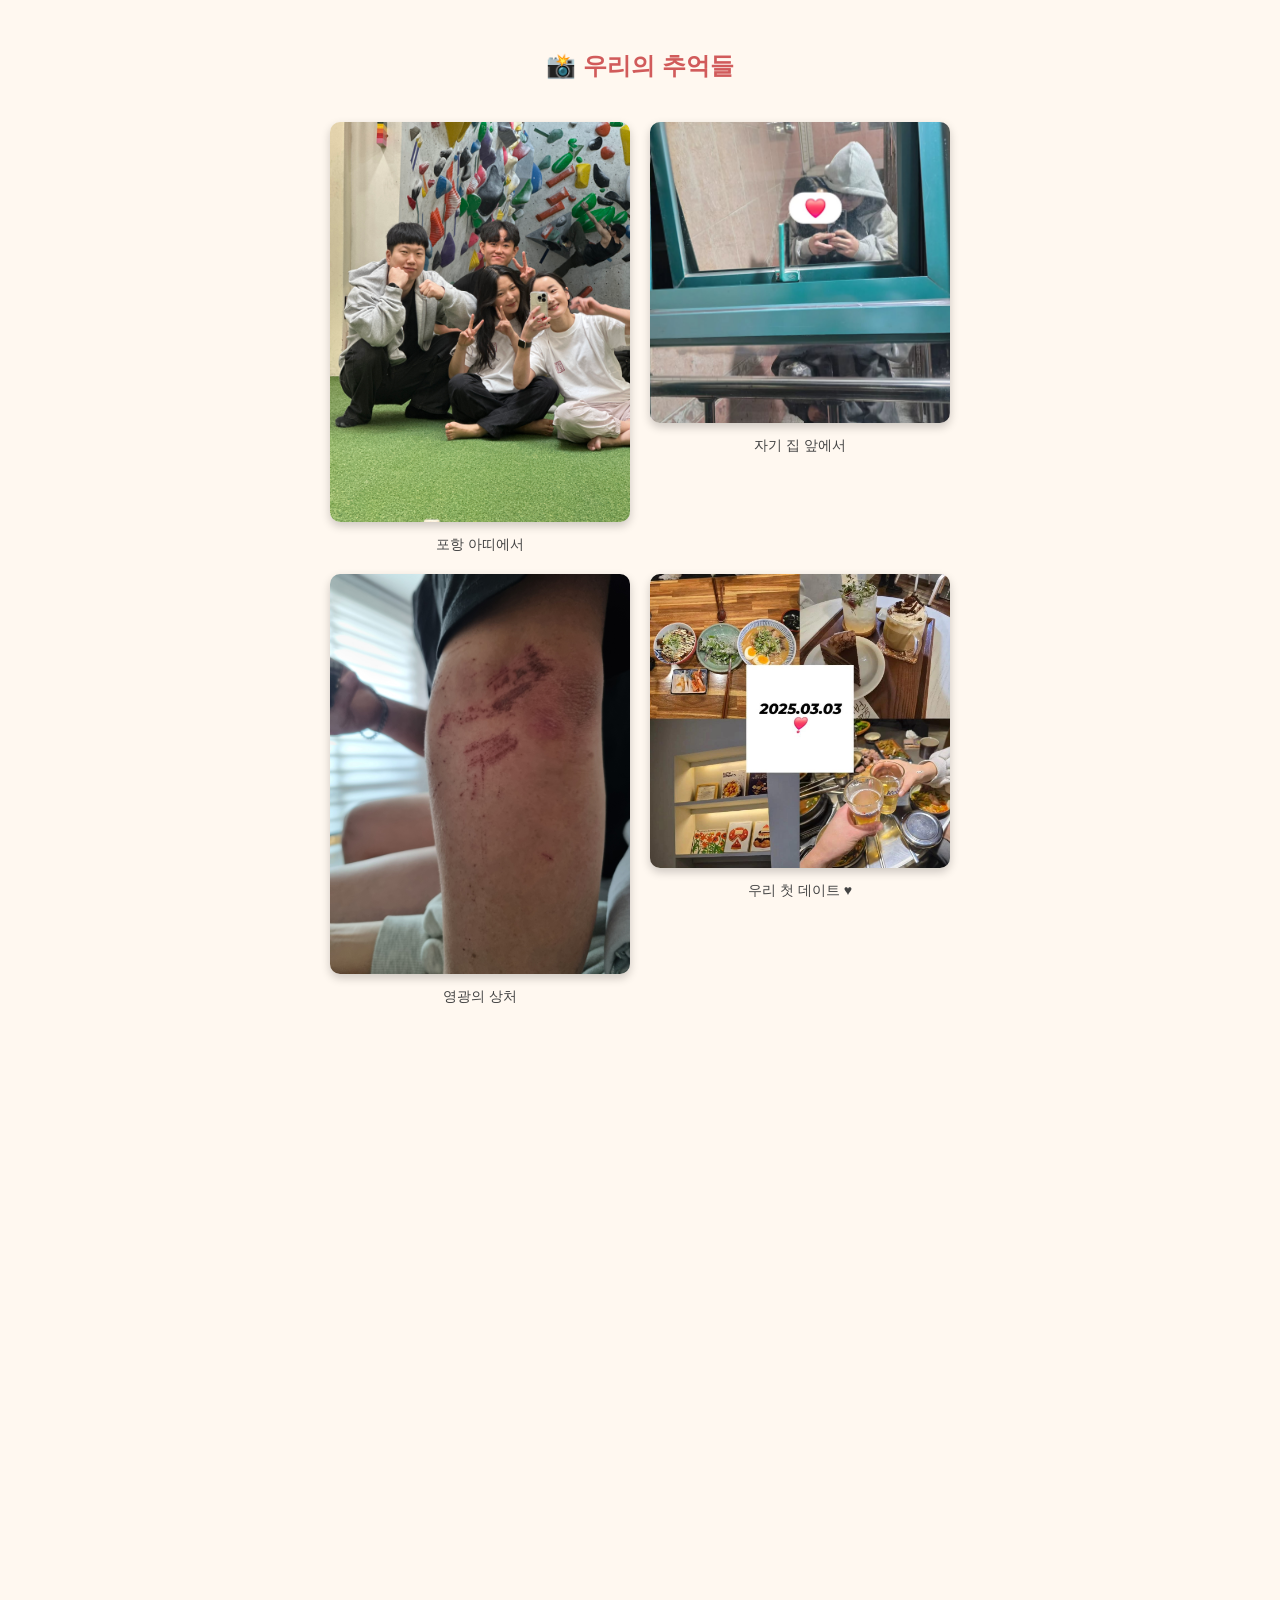
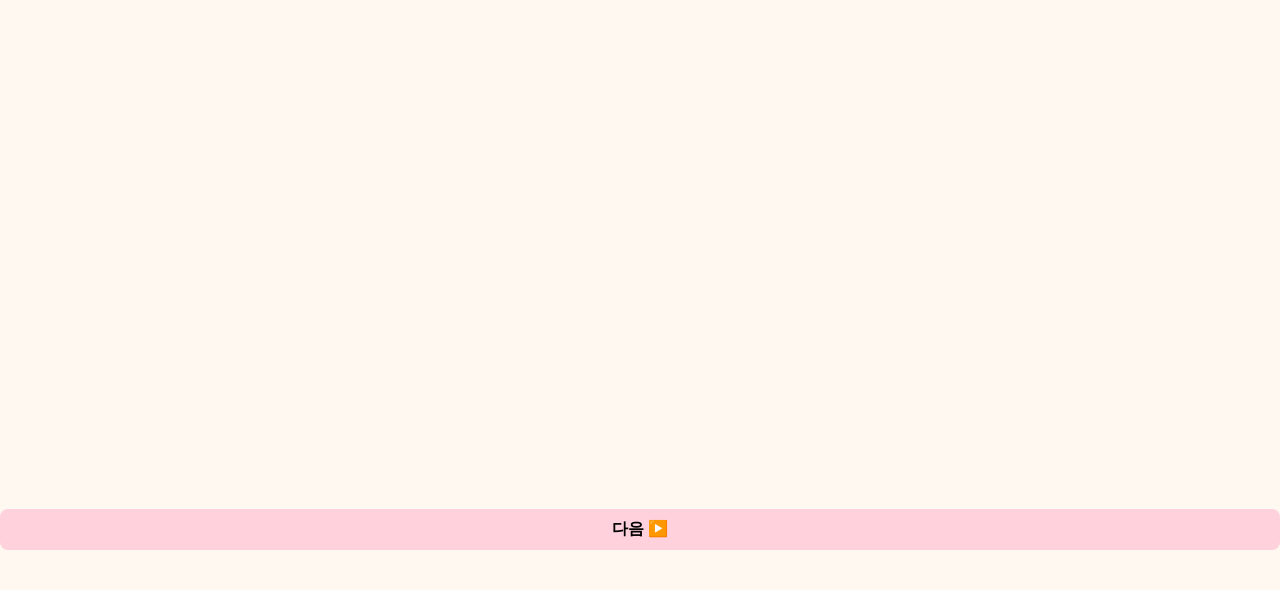
==== gallery.html @ dd68b6d2 "commot" ====
<!DOCTYPE html>
<html lang="ko">
  <head>
    <meta charset="UTF-8" />
    <script src="header.js"></script>
    <link href="https://unpkg.com/aos@2.3.4/dist/aos.css" rel="stylesheet" />
    <script src="https://unpkg.com/aos@2.3.4/dist/aos.js"></script>
    <link rel="stylesheet" href="style.css" />
    <script src="script.js" defer></script>
    <title>추억의 순간들</title>
    <style>
      .photo-gallery {
        display: flex;
        flex-wrap: wrap;
        justify-content: center;
        gap: 20px;
        padding: 20px;
      }

      .photo-card {
        width: 300px;
        text-align: center;
      }

      .photo-card img {
        width: 100%;
        border-radius: 10px;
        box-shadow: 0 4px 10px rgba(0, 0, 0, 0.2);
      }

      .description {
        margin-top: 10px;
        font-size: 14px;
        color: #444;
      }

      .nav-button {
        display: block;
        margin: 40px auto;
        padding: 10px 20px;
        background-color: #ffd1dc;
        text-decoration: none;
        border-radius: 8px;
        color: black;
        font-weight: bold;
      }
    </style>
  </head>
  <body>
    <h2 style="text-align: center">📸 우리의 추억들</h2>
    <div class="photo-gallery" id="gallery"></div>
    <a href="gift-pick-a.html" class="nav-button">다음 ▶️</a>

    <script>
      const gallery = document.getElementById("gallery");

      // 각 이미지에 대한 설명 (없는 번호는 생략됨)
      const imageDescriptions = {
        1: "포항 아띠에서",
        2: "자기 집 앞에서",
        3: "영광의 상처",
        4: "우리 첫 데이트 ♥",
        5: "어윀에서 사진 찰칵",
        6: "커플 시계 티내기",
        7: "짜잔 !",
        8: "내가 더 잘찍어의 시초",
        10: "귀여운 바보창 . .",
        11: "부산 서점에서",
        13: "자기, 나이책 다 읽었어 ?",
        14: "나락도 rock이다★",
        16: "벚꽃과 창",
        17: "우헤헤 창",
        18: "쭈구린 창 . . 자기야 허리펴",
        19: "쭈구린 창 22",
        20: "5분안에 푸파해야할 미래를 모르던 그들",
        21: "신발 자랑하기",
        23: "쁘이 !",
        24: "창아 쁘이해바",
        25: "창 : 이렇게 ?",
        27: "아니, 이렇게",
        28: "마냥 좋은 바보 둘",
        31: "카피바라에게 지배당하는 인간들",
        32: "스트롱 걸",
        35: "귀여운 녀석 둘이서",
        36: "히히 꽃이다",
        37: "우리",
        38: "사랑",
        39: "뽀에버 ♥",
        41: "짜근하트랑 동그라미",
        42: "",
        43: "창아 생일축하해 -♡-",
      };

      for (let i = 1; i <= 45; i++) {
        if (
          i === 12 ||
          i === 15 ||
          i === 26 ||
          i === 29 ||
          i === 30 ||
          i === 40 ||
          i === 44 ||
          i === 45
        ) {
          continue;
        }
        const photoCard = document.createElement("div");
        photoCard.className = "photo-card";
        photoCard.setAttribute("data-aos", "flip-up");

        const img = document.createElement("img");
        img.src = `images/image(${i}).jpg`;
        img.alt = `추억${i}`;
        photoCard.appendChild(img);

        if (imageDescriptions[i]) {
          const desc = document.createElement("div");
          desc.className = "description";
          desc.innerText = imageDescriptions[i];
          photoCard.appendChild(desc);
        }

        gallery.appendChild(photoCard);
      }

      AOS.init();
    </script>
  </body>
</html>
---- style.css ----
/* 기본 설정 */
body {
  margin: 0;
  padding: 0;
  font-family: "Segoe UI", "Noto Sans KR", sans-serif;
  background-color: #fff8f0;
  color: #333;
  text-align: center;
}

h1,
h2 {
  margin-top: 50px;
  color: #d15b5b;
}

p {
  font-size: 1.2em;
  margin: 20px;
}

#letter {
  text-align: left;
  max-width: 600px;
  margin: 50px auto;
  line-height: 1.6;
  font-size: 17px;
}

.nav-button {
  display: inline-block;
  margin: 40px auto;
  padding: 12px 24px;
  font-size: 1em;
  color: white;
  background-color: #f28b82;
  border: none;
  border-radius: 8px;
  text-decoration: none;
  cursor: pointer;
  transition: background 0.3s ease;
}

.nav-button:hover {
  background-color: #ec6d6d;
}

/* 이미지 갤러리 그리드 스타일 */
.photo-gallery {
  display: grid;
  grid-template-columns: repeat(auto-fit, minmax(180px, 1fr));
  gap: 16px;
  padding: 40px 20px;
  max-width: 900px;
  margin: 0 auto;
}

.photo-gallery img {
  width: 100%;
  height: auto;
  border-radius: 12px;
  box-shadow: 0 4px 10px rgba(0, 0, 0, 0.1);
}

/* 타임라인 */
.timeline {
  list-style: none;
  padding: 0;
  max-width: 500px;
  margin: 40px auto;
  text-align: left;
}

.timeline li {
  margin-bottom: 16px;
  font-size: 1.1em;
}

/* 쿠폰 박스 */
.gift-box {
  font-size: 3em;
  cursor: pointer;
  animation: bounce 1.5s infinite;
  margin-top: 50px;
}

@keyframes bounce {
  0%,
  100% {
    transform: translateY(0);
  }
  50% {
    transform: translateY(-15px);
  }
}

.coupon {
  margin-top: 20px;
  font-size: 1.5em;
  color: #f06292;
}

.hidden {
  display: none;
}

/* 손그림 */
.drawing {
  max-width: 300px;
  margin: 30px auto;
  display: block;
}

/* 모바일 대응 */
@media screen and (max-width: 600px) {
  body {
    font-size: 16px;
  }
  h1,
  h2 {
    font-size: 1.5em;
  }
  .nav-button {
    width: 80%;
    font-size: 1em;
  }
  .timeline li {
    font-size: 1em;
  }
  .coupon {
    font-size: 1.2em;
  }
}
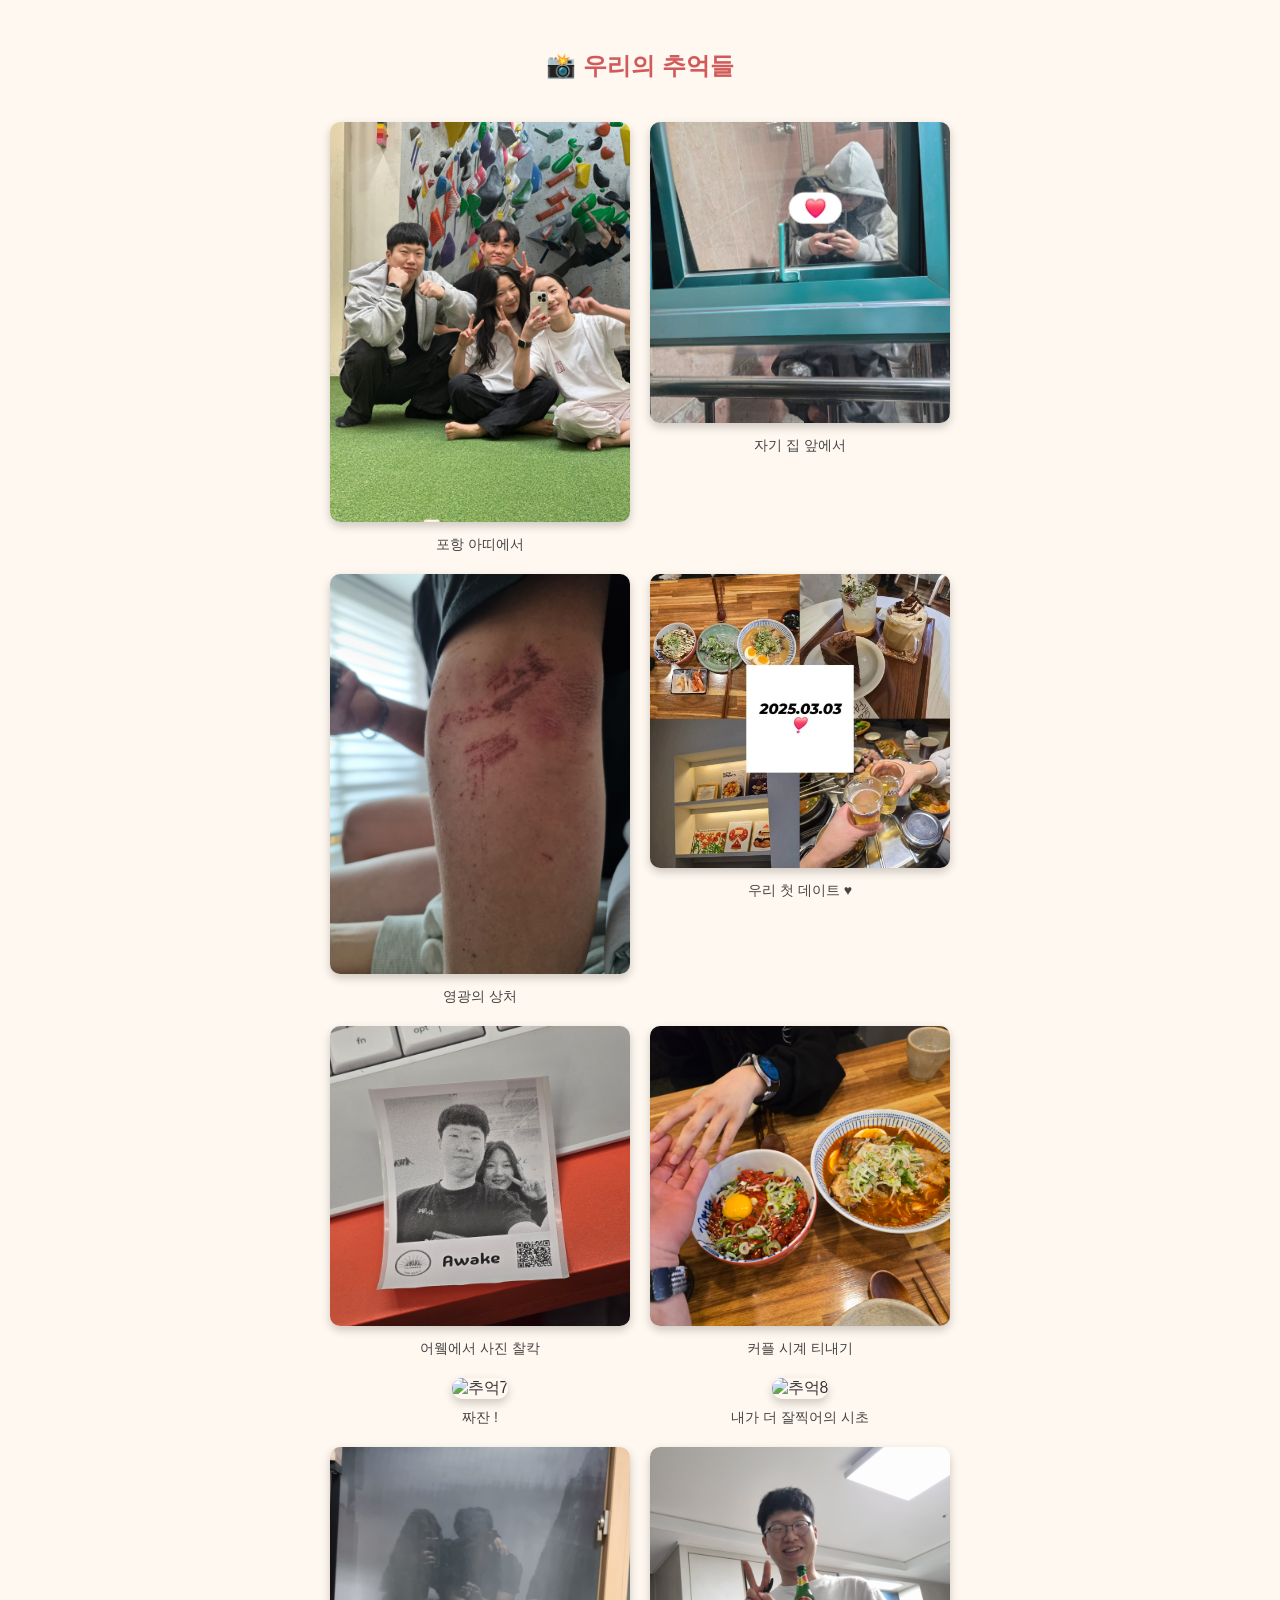
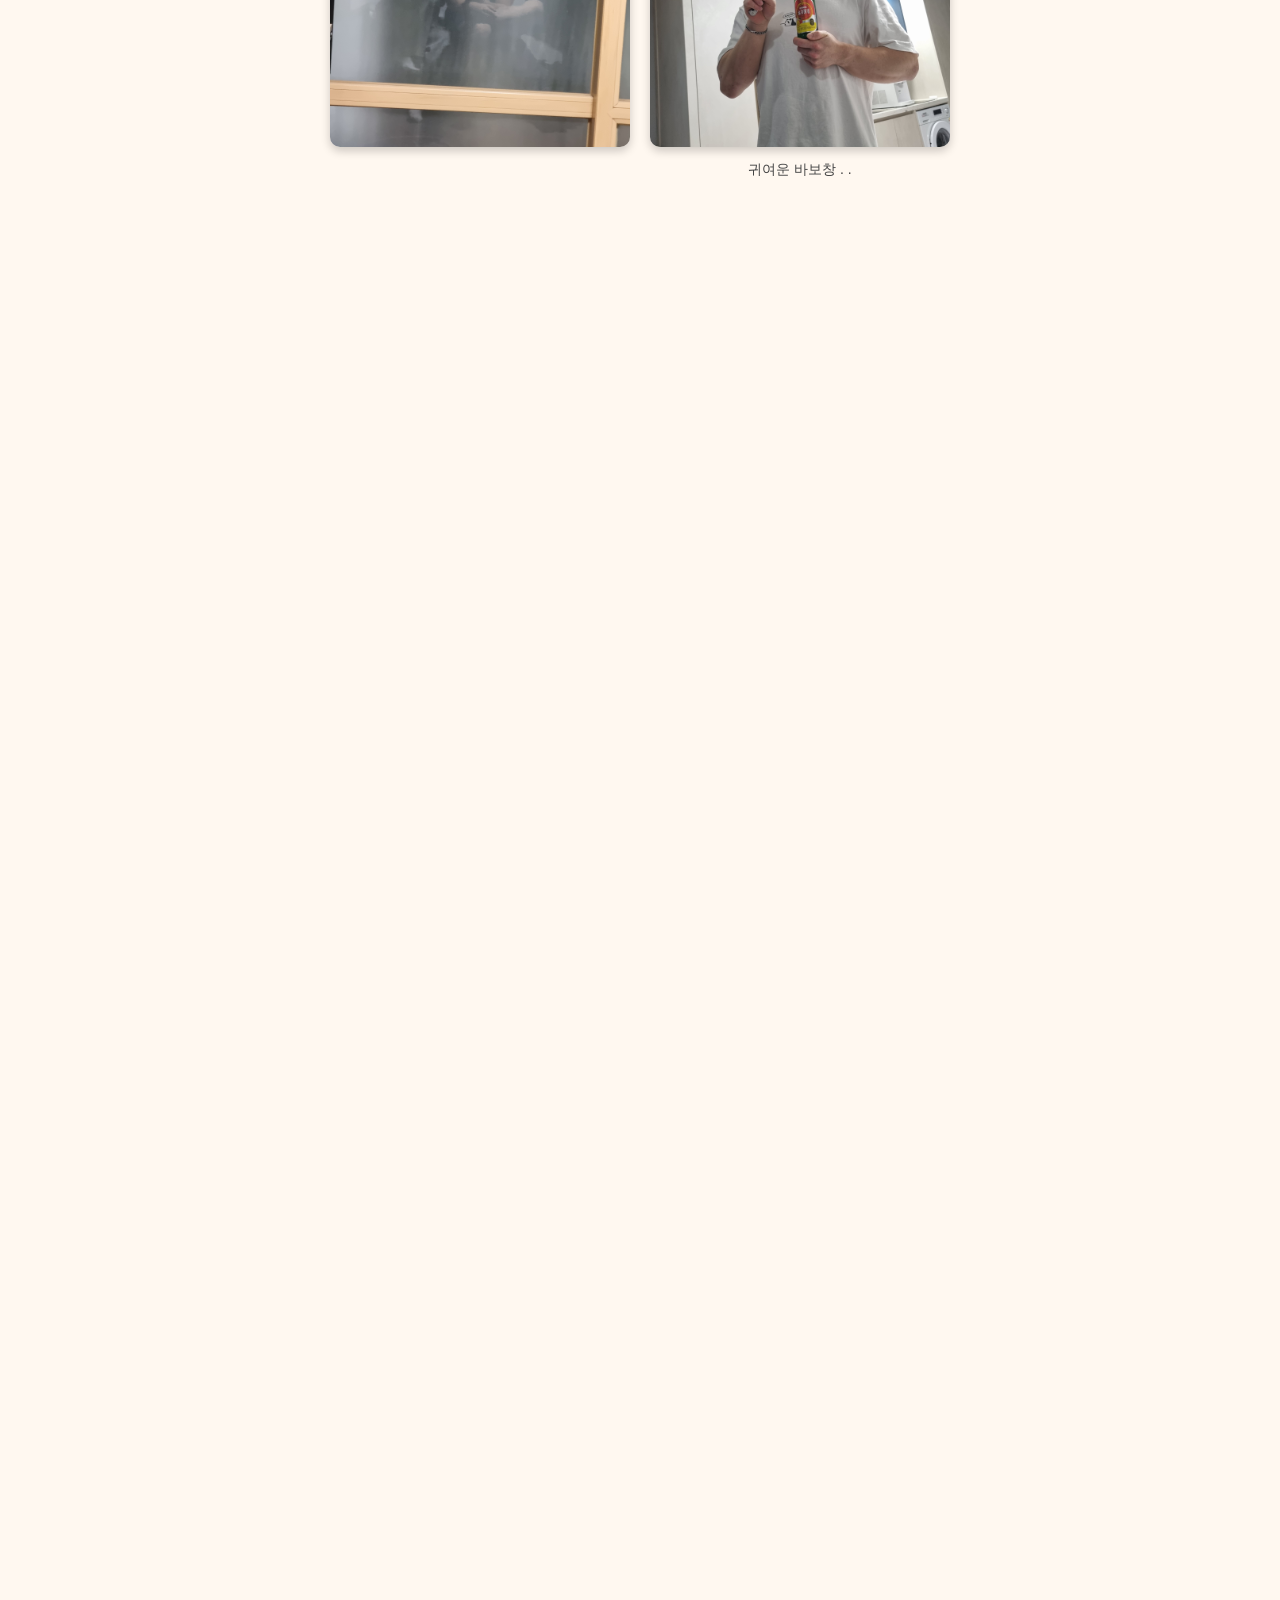
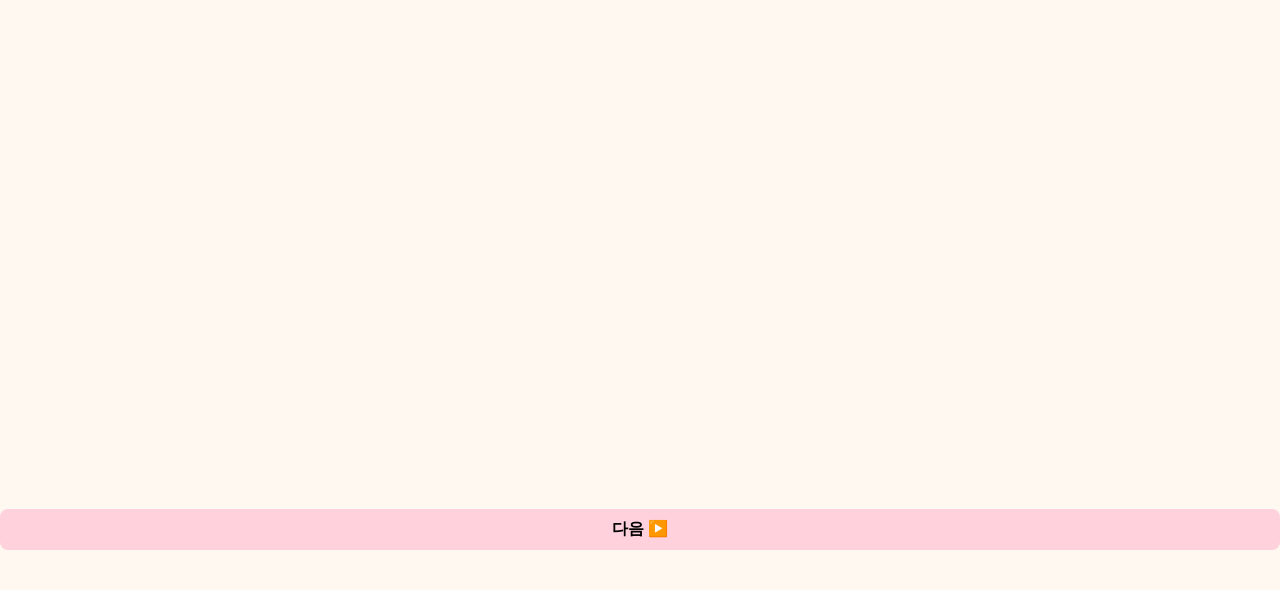
==== commit 28a87a88: "commot" ====
--- a/gallery.html
+++ b/gallery.html
@@ -49,7 +49,8 @@
   <body>
     <h2 style="text-align: center">📸 우리의 추억들</h2>
     <div class="photo-gallery" id="gallery"></div>
-    <a href="gift-pick-a.html" class="nav-button">다음 ▶️</a>
+    <!-- <a href="gift-pick-a.html" class="nav-button">다음 ▶️</a> -->
+    <a href="outro.html" class="nav-button">다음 ▶️</a>
 
     <script>
       const gallery = document.getElementById("gallery");
